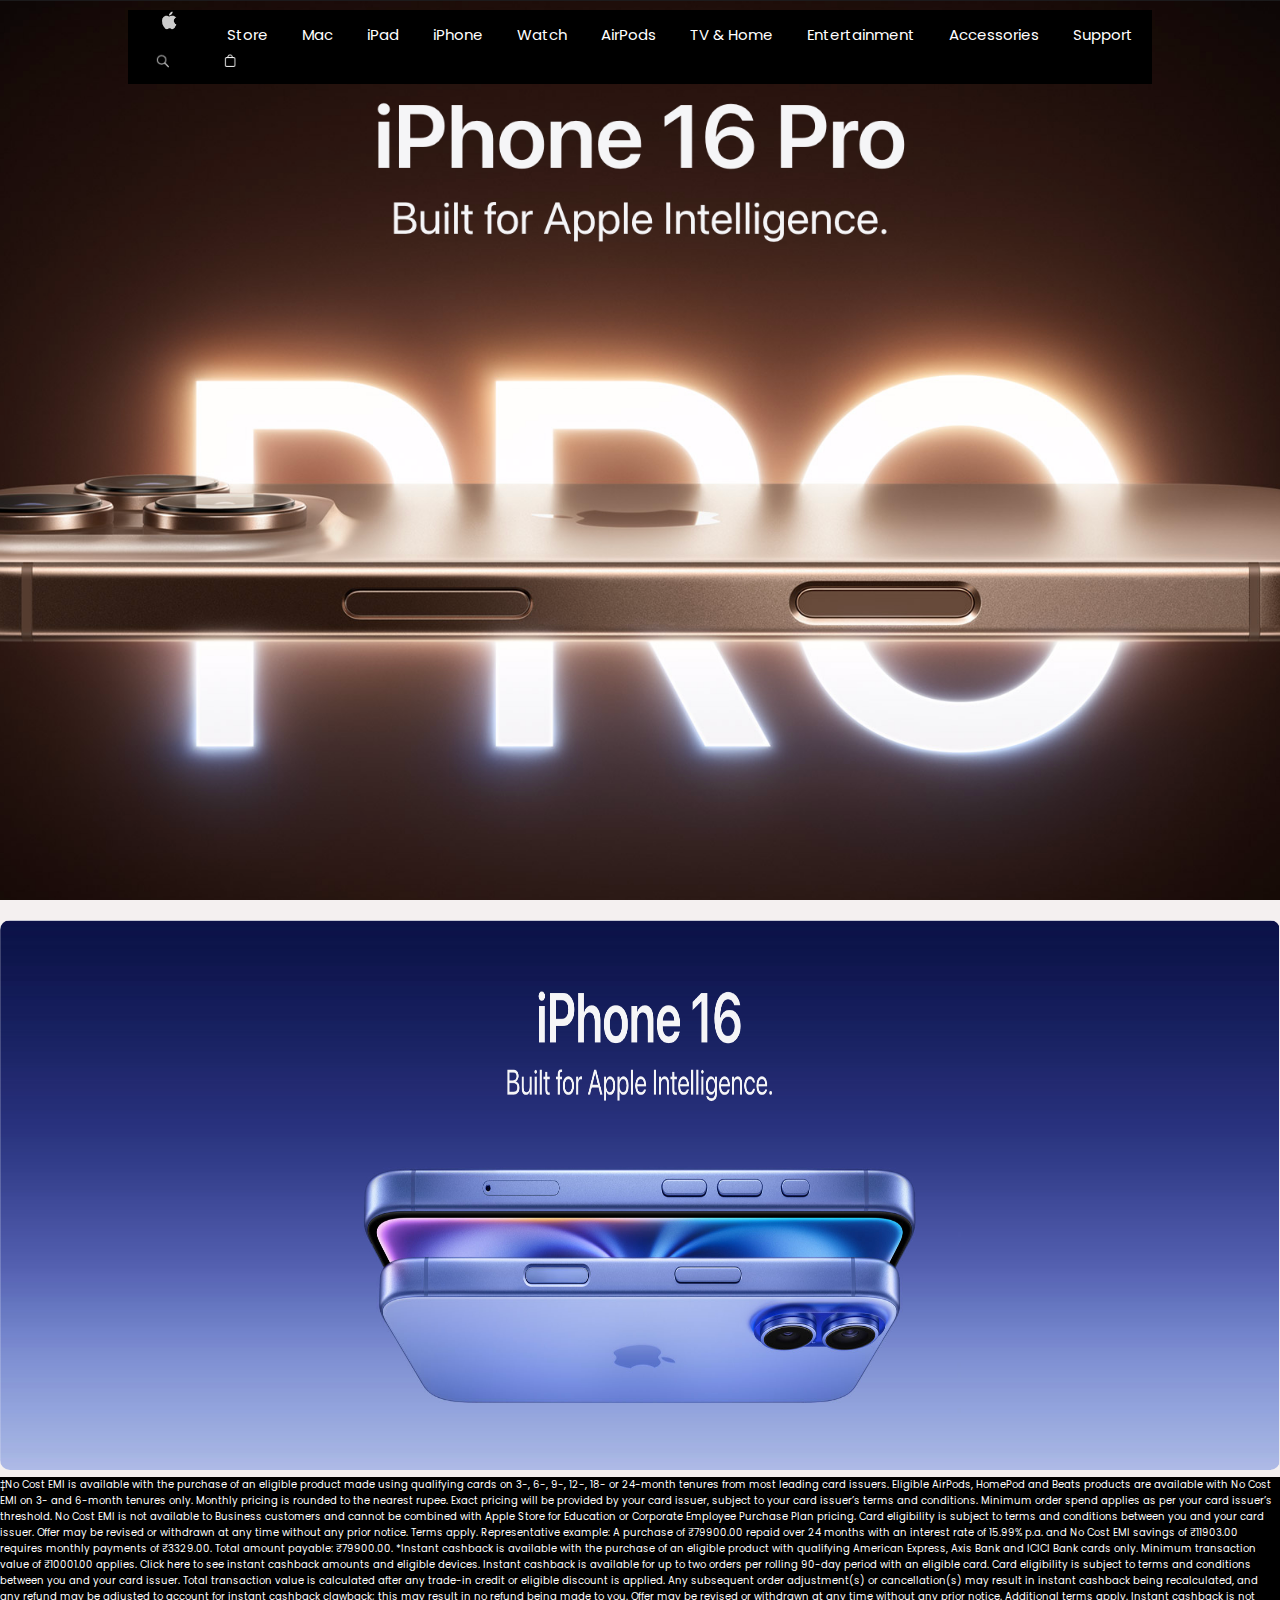
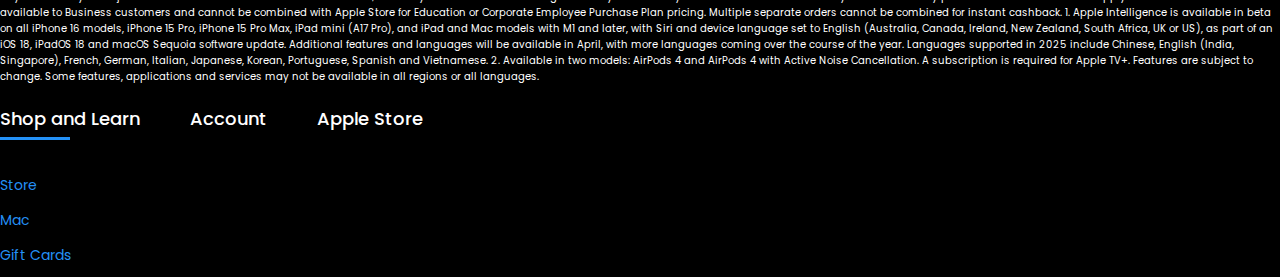
==== index.html @ 61e4b4b3 "Initial commit - Added portfolio website" ====
<!DOCTYPE html>
<html lang="en">
<head>
    <meta charset="UTF-8">
    <meta name="viewport" content="width=device-width, initial-scale=1.0">
    <title>Personel Portfolio</title>
    <link rel="stylesheet" href="style.css" />
    <link rel="preconnect" href="https://fonts.googleapis.com">
<link rel="preconnect" href="https://fonts.gstatic.com" crossorigin>
<link href="https://fonts.googleapis.com/css2?family=Poppins:ital,wght@0,100;0,200;0,300;0,400;0,500;0,600;0,700;0,800;0,900;1,100;1,200;1,300;1,400;1,500;1,600;1,700;1,800;1,900&display=swap" rel="stylesheet">
</head>
<body>
    <div id="header">
        <div class="container">
            <nav style="background-color: black;">
                
                <ul>

                    <li><a href="#header"><img src="images/Screenshot 2025-02-14 at 6.58.52 PM.png" style="height: 30;width: auto;"></a></li>
                    <li><a href="#header">Store</a></li>
                    <li><a href="#header">Mac</a></li>
                    <li><a href="#header">iPad</a></li>
                    <li><a href="#header">iPhone</a></li>
                    <li><a href="#header">Watch</a></li>
                    <li><a href="#header">AirPods</a></li>
                    <li><a href="#header">TV & Home</a></li>
                    <li><a href="#header">Entertainment</a></li>
                    <li><a href="#header">Accessories</a></li>
                    <li><a href="#header">Support</a></li>
                    <li><a href="#header"><img src="images/Screenshot 2025-02-14 at 7.07.12 PM.png" style="height: 30;width: auto;"></a></li>
                    <li><a href="#header"><img src="images/Screenshot 2025-02-14 at 7.07.20 PM.png" style="height: 30;width: auto;"></a></li>
                    
                </ul>

                </image>
            </nav>
            
        </br>
        </div>

    </div>
    <div id="#about">
        <div class="container"></div>
        <div class="row">
          <div class="about-col-1">
            <img src="images/Screenshot 2025-02-14 at 7.23.05 PM.png" />
          </div>
          <div class="about-col-2" style="background-color: black; ">
            
            <p style="font-size: x-small;">
              ‡No Cost EMI is available with the purchase of an eligible product made using qualifying cards on 3-, 6-, 9-, 12-, 18- or 24-month tenures from most leading card issuers. Eligible AirPods, HomePod and Beats products are available with No Cost EMI on 3- and 6-month tenures only. Monthly pricing is rounded to the nearest rupee. Exact pricing will be provided by your card issuer, subject to your card issuer’s terms and conditions. Minimum order spend applies as per your card issuer’s threshold. No Cost EMI is not available to Business customers and cannot be combined with Apple Store for Education or Corporate Employee Purchase Plan pricing. Card eligibility is subject to terms and conditions between you and your card issuer. Offer may be revised or withdrawn at any time without any prior notice. Terms apply.
              Representative example:
              A purchase of ₹79900.00 repaid over 24 months with an interest rate of 15.99% p.a. and No Cost EMI savings of ₹11903.00 requires monthly payments of ₹3329.00. Total amount payable: ₹79900.00.
              *Instant cashback is available with the purchase of an eligible product with qualifying American Express, Axis Bank and ICICI Bank cards only. Minimum transaction value of ₹10001.00 applies. Click here to see instant cashback amounts and eligible devices. Instant cashback is available for up to two orders per rolling 90-day period with an eligible card. Card eligibility is subject to terms and conditions between you and your card issuer. Total transaction value is calculated after any trade-in credit or eligible discount is applied. Any subsequent order adjustment(s) or cancellation(s) may result in instant cashback being recalculated, and any refund may be adjusted to account for instant cashback clawback; this may result in no refund being made to you. Offer may be revised or withdrawn at any time without any prior notice. Additional terms apply. Instant cashback is not available to Business customers and cannot be combined with Apple Store for Education or Corporate Employee Purchase Plan pricing. Multiple separate orders cannot be combined for instant cashback.
              1. Apple Intelligence is available in beta on all iPhone 16 models, iPhone 15 Pro, iPhone 15 Pro Max, iPad mini (A17 Pro), and iPad and Mac models with M1 and later, with Siri and device language set to English (Australia, Canada, Ireland, New Zealand, South Africa, UK or US), as part of an iOS 18, iPadOS 18 and macOS Sequoia software update. Additional features and languages will be available in April, with more languages coming over the course of the year. Languages supported in 2025 include Chinese, English (India, Singapore), French, German, Italian, Japanese, Korean, Portuguese, Spanish and Vietnamese.
              2. Available in two models: AirPods 4 and AirPods 4 with Active Noise Cancellation.
              A subscription is required for Apple TV+.
              Features are subject to change. Some features, applications and services may not be available in all regions or all languages.
            </p>
            <div class="tab-titles">
                <p class="tab-links active-link" onclick="opentab('shop')">
                  Shop and Learn
                </p>
                <p class="tab-links" onclick="opentab('account')">Account</p>
                <p class="tab-links" onclick="opentab('store')">Apple Store</p>
              </div>
              <div class="tab-contents active-tab" id="shop">
                <ul>
                  <li><span>Store</span></li>
                  <li><span>Mac</span></li>
                  <li><span>Gift Cards</span></li>
                </ul>
              </div>
              <div class="tab-contents" id="account">
                <ul>
                  <li>
                    <span>Manage Your Apple Account</span>
                  </li>
                  <li><span>Apple Store Acoount</span></li>
                  <li><span>iCloud.com</span></li>
                </ul>
              </div>
              <div class="tab-contents" id="store">
                <ul>
                  <li><span>Find a Store</span></li>
                  <li><span>Genius Bar</span></li>
                  <li><span>Today at Apple</span></li>
                </ul>
              </div>
            </div>
          </div>
        </div>
        <script>
          var tablinks = document.getElementsByClassName("tab-links");
          var tabcontents = document.getElementsByClassName("tab-contents");
          function opentab(tabname) {
            for (let tablink of tablinks) {
              tablink.classList.remove("active-link");
            }
            for (let tabcontent of tabcontents) {
              tabcontent.classList.remove("active-tab");
            }
            event.currentTarget.classList.add("active-link");
            document.getElementById(tabname).classList.add("active-tab");
          }
        </script>
    
  

</body>
</html>
---- style.css ----
* {
    margin: 0;
    padding: 0;
    font-family: "Poppins", "sans-serif";
    box-sizing: border-box;
  }
  html {
    scroll-behavior: smooth;
  }
  body {
    background-color: rgb(244, 240, 240);
    color: white;
  }
  #header {
    width: 100%;
    height: 100vh;
    background-image: url("images/Screenshot 2025-02-14 at 6.41.30 PM.png");
    background-size: cover;
    background-position: center;
  }
  .container {
    padding: 10px 10%;
  }
  #logo {
    width: 400px;
  }
  nav {
    display: flex;
    align-items: center;
    justify-content: space-between;
    list-style: none;
    padding: 0;
    margin: 0;
  }
  nav ul li {
    display: inline-block;
    list-style: none;
    margin: 0px 15px;
  }
  nav ul li a {
    color: white;
    text-decoration: none;
    font-size: 15px;
    position: relative;
  }
  nav ul li img {
    height: 30px; /* Adjust icon size */
    width: auto;}
  nav ul li a::after {
    content: "";
    width: 0;
    height: 3px;
    background-color: #2491f7;
    left: 0;
    position: absolute;
    bottom: -6px;
    transition: 0.5s;
  }
  nav ul li a:hover::after {
    width: 100%;
  }
  .header-text {
    margin-top: 30%;
    font-size: 30px;
  }
  .header-text h1{
    font-size: 100px;
    color:wheat;
  }

  #about{
    color: #ababab;
    padding: 80px 0;
  }
  .row{
    display:flex;
    justify-content:space-between;
    flex-wrap: wrap;
  }
#about {
    color: #ababab;
    padding: 80px 0;
    }
.row {
    display: flex;
    justify-content: space-between;
    flex-wrap: wrap;
    }
.about-col-1 {
    flex-basis: 100%;
    
    }
.about-col-1 img {
    width: 100%;
    border-radius: 10px;
    height: 550px;
    }
    .about-col-2 {
    flex-basis: 100%;
    }
.sub-title {
    color: white;
    font-size: 60px;
    font-weight: 600;
    }
.tab-titles {
    display: flex;
    margin: 20px 0 40px;
    }
.tab-links {
    margin-right: 50px;
    font-size: 18px;
    font-weight: 500;
    cursor: pointer;
    position: relative;
    }
.tab-contents ul li {
    list-style-type: none;
    margin: 10px 0;
    }
    .tab-contents ul li span {
    color: #2491f7;
    font-size: 14px;
    }
.tab-contents {
    display: none;
    }
    .tab-contents.active-tab {
    display: block;
    }
.tab-links::after {
    content: "";
    width: 0;
    height: 3px;
    background-color: #2491f7;
    position: absolute;
    left: 0;
    bottom: -8px;
    transition: 0.5s;
    }
    
.tab-links.active-link::after {
    width: 50%;
    }
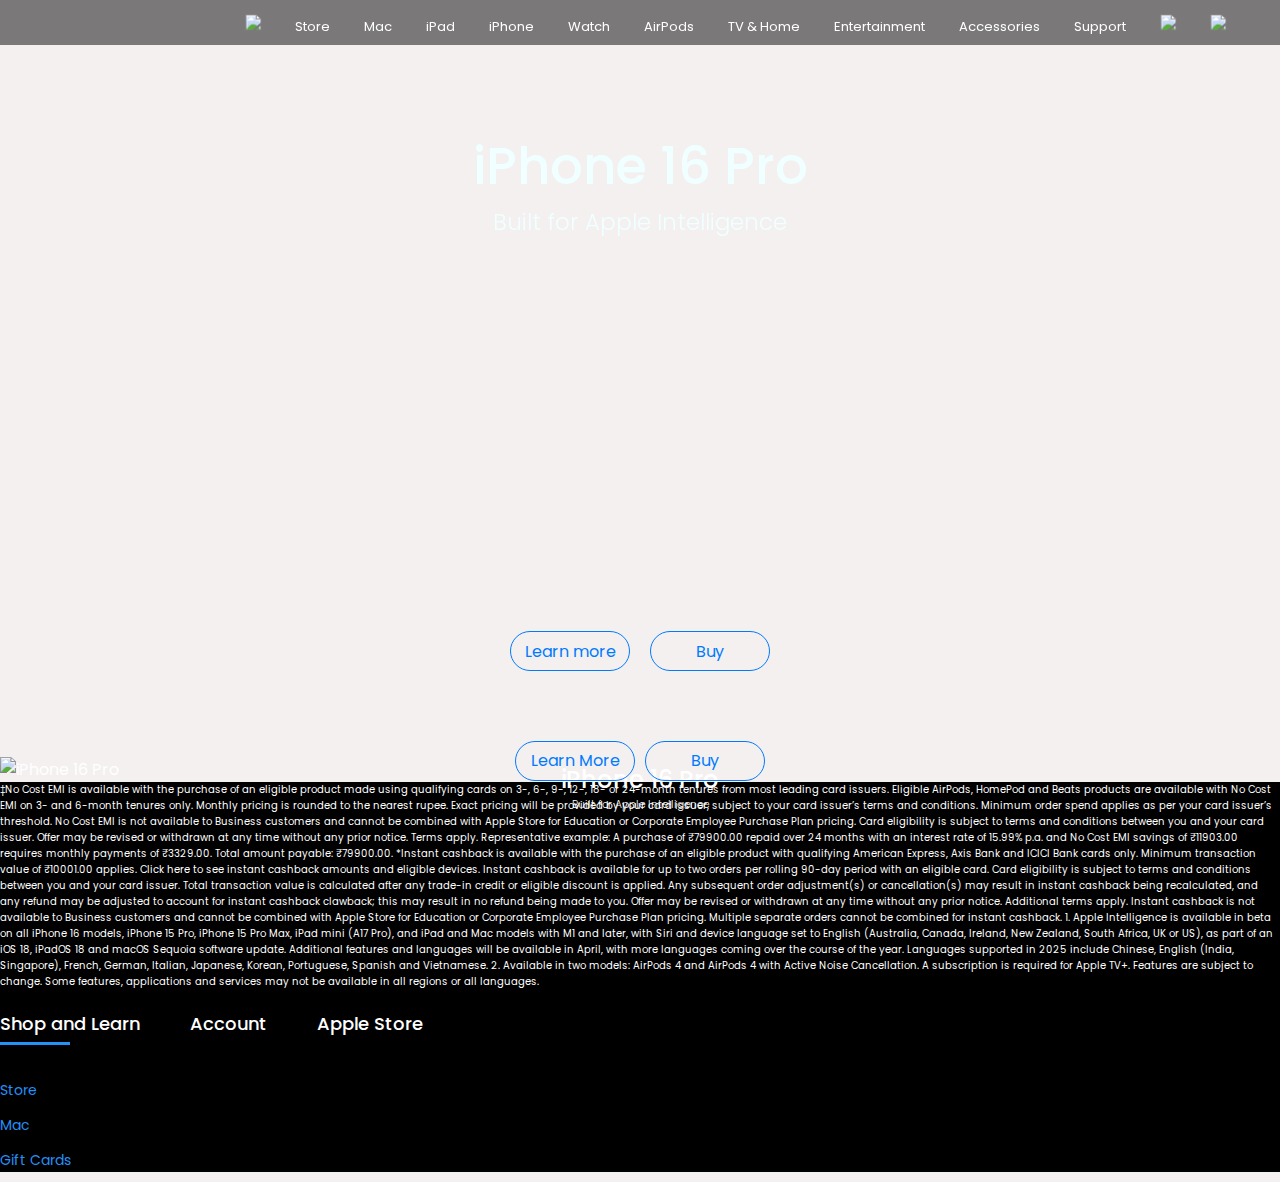
==== commit 324221fd: "Add files via upload" ====
--- a/index.html
+++ b/index.html
@@ -3,47 +3,82 @@
 <head>
     <meta charset="UTF-8">
     <meta name="viewport" content="width=device-width, initial-scale=1.0">
-    <title>Personel Portfolio</title>
+    <title>Apple (India)</title>
     <link rel="stylesheet" href="style.css" />
     <link rel="preconnect" href="https://fonts.googleapis.com">
 <link rel="preconnect" href="https://fonts.gstatic.com" crossorigin>
 <link href="https://fonts.googleapis.com/css2?family=Poppins:ital,wght@0,100;0,200;0,300;0,400;0,500;0,600;0,700;0,800;0,900;1,100;1,200;1,300;1,400;1,500;1,600;1,700;1,800;1,900&display=swap" rel="stylesheet">
 </head>
 <body>
-    <div id="header">
-        <div class="container">
-            <nav style="background-color: black;">
-                
-                <ul>
+  <div>
+  <div class="container">
+    <nav>
+        
+        <ul>
 
-                    <li><a href="#header"><img src="images/Screenshot 2025-02-14 at 6.58.52 PM.png" style="height: 30;width: auto;"></a></li>
-                    <li><a href="#header">Store</a></li>
-                    <li><a href="#header">Mac</a></li>
-                    <li><a href="#header">iPad</a></li>
-                    <li><a href="#header">iPhone</a></li>
-                    <li><a href="#header">Watch</a></li>
-                    <li><a href="#header">AirPods</a></li>
-                    <li><a href="#header">TV & Home</a></li>
-                    <li><a href="#header">Entertainment</a></li>
-                    <li><a href="#header">Accessories</a></li>
-                    <li><a href="#header">Support</a></li>
-                    <li><a href="#header"><img src="images/Screenshot 2025-02-14 at 7.07.12 PM.png" style="height: 30;width: auto;"></a></li>
-                    <li><a href="#header"><img src="images/Screenshot 2025-02-14 at 7.07.20 PM.png" style="height: 30;width: auto;"></a></li>
-                    
-                </ul>
+            <li><a href="#header"><img src="images/download-removebg-preview (2).png" ></a></li>
+            <li><a href="#header">Store</a></li>
+            <li><a href="#header">Mac</a></li>
+            <li><a href="#header">iPad</a></li>
+            <li><a href="#header">iPhone</a></li>
+            <li><a href="#header">Watch</a></li>
+            <li><a href="#header">AirPods</a></li>
+            <li><a href="#header">TV & Home</a></li>
+            <li><a href="#header">Entertainment</a></li>
+            <li><a href="#header">Accessories</a></li>
+            <li><a href="#header">Support</a></li>
+            <li><a href="#header"><img src="images/images-removebg-preview.png" ></a></li>
+            <li><a href="#header"><img src="images/download-removebg-preview (3).png" ></a></li>
+            
+        </ul>
+    </nav>
+  </div>
 
-                </image>
-            </nav>
-            
-        </br>
-        </div>
+  <div id="header">
+    <div class="text">
+      <div class=>
+        <h2 style="font-weight: 500;">iPhone 16 Pro</h2>
+      </div>
+    <div class>
+        <h6 style="font-weight:300;"> Built for Apple Intelligence</h6>
+      </div>
+    </div>
+  
+    
+    <div style="position: relative; height: 50vh;">
+      <div class="button">
+          <button class="oval">Learn more</button>
+          <button class="oval">Buy</button>
+      </div>
+  </div>
+    
+    
+  </div>
+</div>
 
-    </div>
+
+    
+      
+
+    
     <div id="#about">
-        <div class="container"></div>
+        
         <div class="row">
           <div class="about-col-1">
-            <img src="images/Screenshot 2025-02-14 at 7.23.05 PM.png" />
+            <img src="images/hero_iphone16_avail__euwzls69btea_mediumtall_2x.jpg" alt="iPhone 16 Pro" />
+            <div class="text-overlay">
+                <h2 style="font-weight: 500;">iPhone 16 Pro</h2>
+                <h6 style="font-weight:300;">Built for Apple Intelligence</h6>
+            </div>
+            <div class="button-overlay">
+                <button class="oval">Learn More</button>
+                <button class="oval">Buy</button>
+            </div>
+        </div>
+              
+              
+            
+          </div>
           </div>
           <div class="about-col-2" style="background-color: black; ">
             
--- a/style.css
+++ b/style.css
@@ -12,21 +12,27 @@
     color: white;
   }
   #header {
-    width: 100%;
-    height: 100vh;
-    background-image: url("images/Screenshot 2025-02-14 at 6.41.30 PM.png");
+    
+    width: 100%;
+    height:83vh;
+    background-image: url("images/Iphone.jpg");
     background-size: cover;
     background-position: center;
   }
   .container {
+    width: 100%;
     padding: 10px 10%;
+    background-color: rgba(0, 0, 0, 0.5);
+    position: fixed;
   }
   #logo {
     width: 400px;
   }
   nav {
+    
     display: flex;
     align-items: center;
+    transform: translate(10%,10%);
     justify-content: space-between;
     list-style: none;
     padding: 0;
@@ -40,12 +46,14 @@
   nav ul li a {
     color: white;
     text-decoration: none;
-    font-size: 15px;
+    font-size: 13px;
     position: relative;
   }
   nav ul li img {
-    height: 30px; /* Adjust icon size */
+    padding: auto;
+    height: 20px;
     width: auto;}
+    
   nav ul li a::after {
     content: "";
     width: 0;
@@ -59,6 +67,45 @@
   nav ul li a:hover::after {
     width: 100%;
   }
+
+  .text {
+    position:relative;
+    top: 7%;
+    right: 50%;
+    font-size: 34px;
+    transform: translate(50%,50%);
+    color: azure;
+    text-align: center;
+    padding: 10px;
+  }
+  .button{
+    position: absolute;
+    bottom: -10vh;
+    left: 50%;
+    transform: translate(-50%);
+    display:flex ;
+    gap: 20px;
+    
+  }
+  .oval{
+    width: 120px; 
+    height: 40px; 
+    border-radius: 20px; 
+    background-color: rgba(0, 0, 0, 0);
+    color: #007bff;
+    border: none; 
+    font-size: 16px;
+    cursor: pointer; 
+    transition: background-color 0.3s ease;
+    border: 1px solid #007bff;
+    
+}
+.oval:hover{
+background-color:#007bff;
+color: beige;
+}
+  
+
   .header-text {
     margin-top: 30%;
     font-size: 30px;
@@ -88,12 +135,17 @@
     }
 .about-col-1 {
     flex-basis: 100%;
+    margin-top: 10px;
+    position: relative;
+    width: 100%;
     
     }
 .about-col-1 img {
     width: 100%;
-    border-radius: 10px;
-    height: 550px;
+    height: 78%;
+    display: block;
+    
+    
     }
     .about-col-2 {
     flex-basis: 100%;
@@ -141,4 +193,38 @@
     
 .tab-links.active-link::after {
     width: 50%;
-    }+    }
+
+    .about-col-1 {
+      position: relative; 
+      width: 100%; /
+  }
+  
+  .about-col-1 img {
+      width: 100%; 
+      height: auto; 
+      display: block; 
+  }
+  
+  .text-overlay {
+      position: absolute; 
+      top: 20%; 
+      left: 50%; 
+      transform: translateX(-50%);
+      text-align: center; 
+      color: white;
+      
+  }
+  
+  .button-overlay {
+      position: absolute; 
+      bottom: 6%; 
+      left: 50%; 
+      transform: translateX(-50%); 
+      display: flex; 
+      gap: 10px; 
+  }
+  
+  
+  
+  